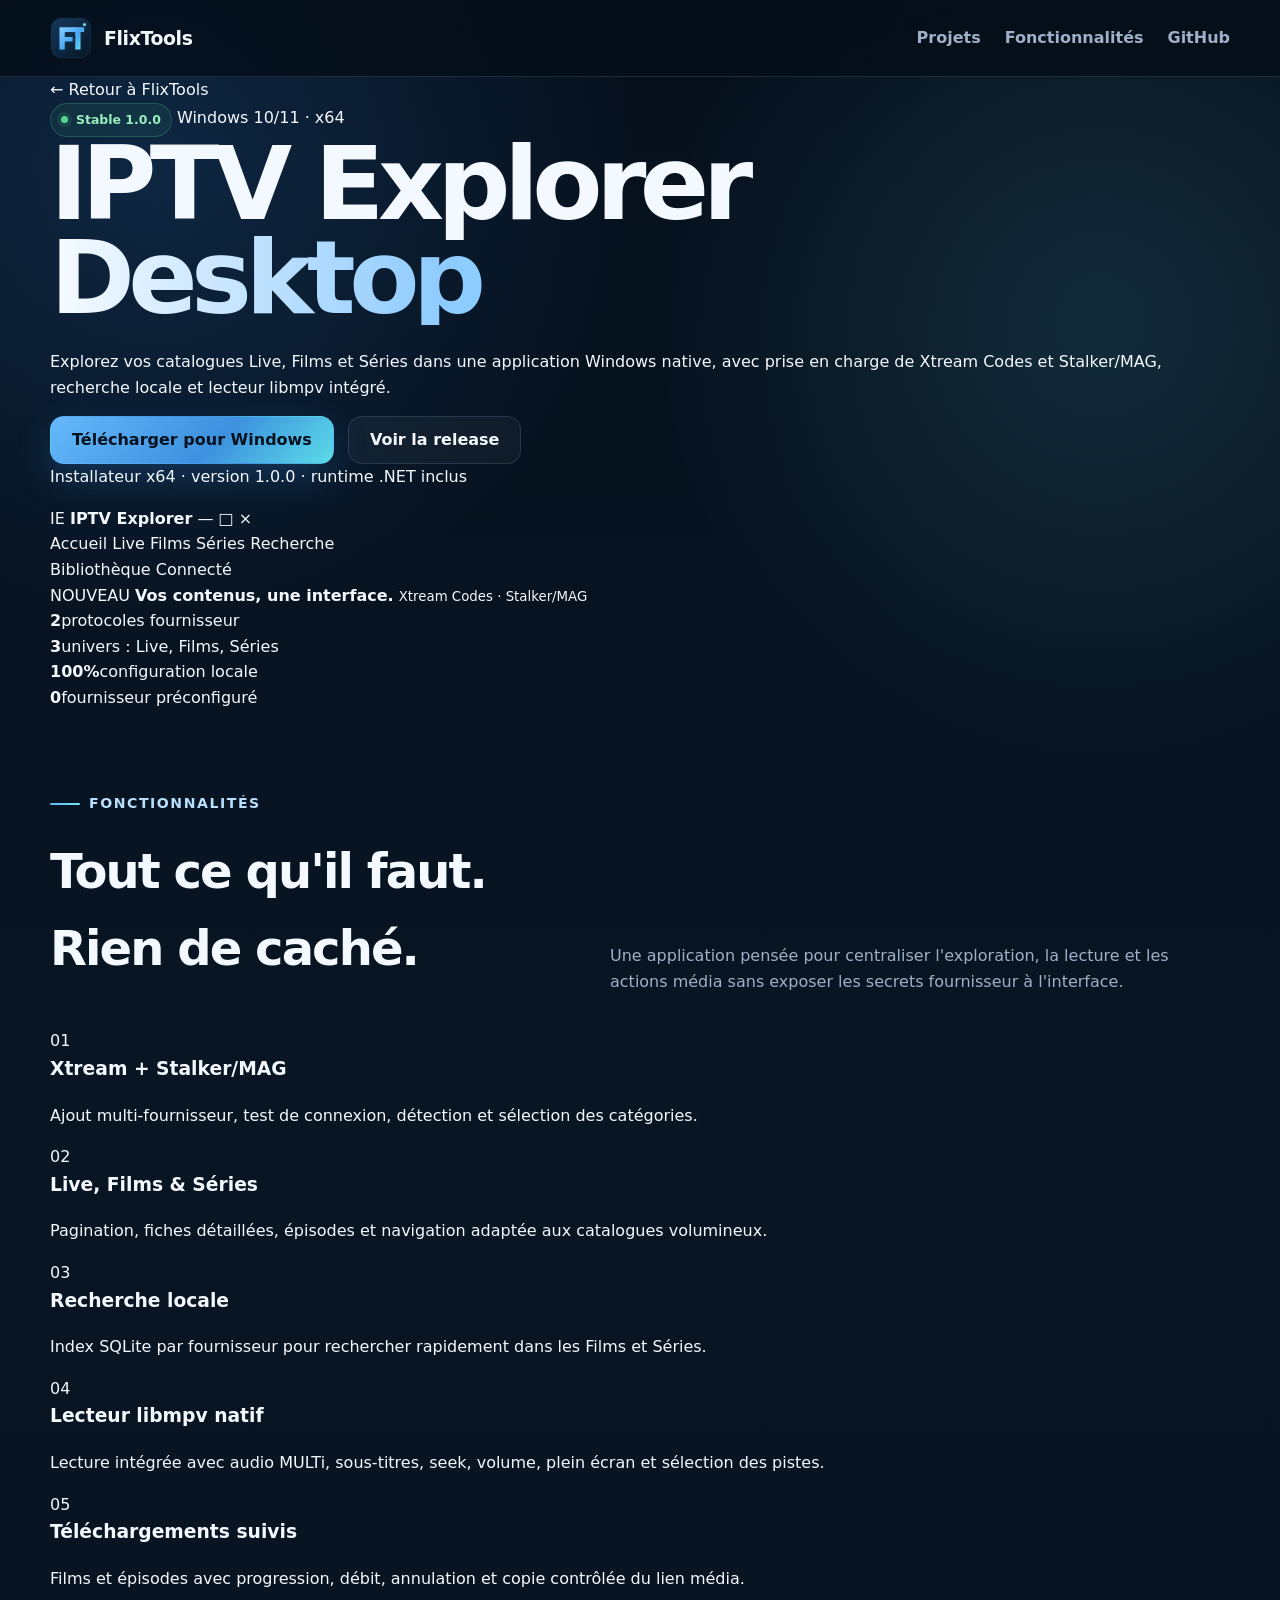
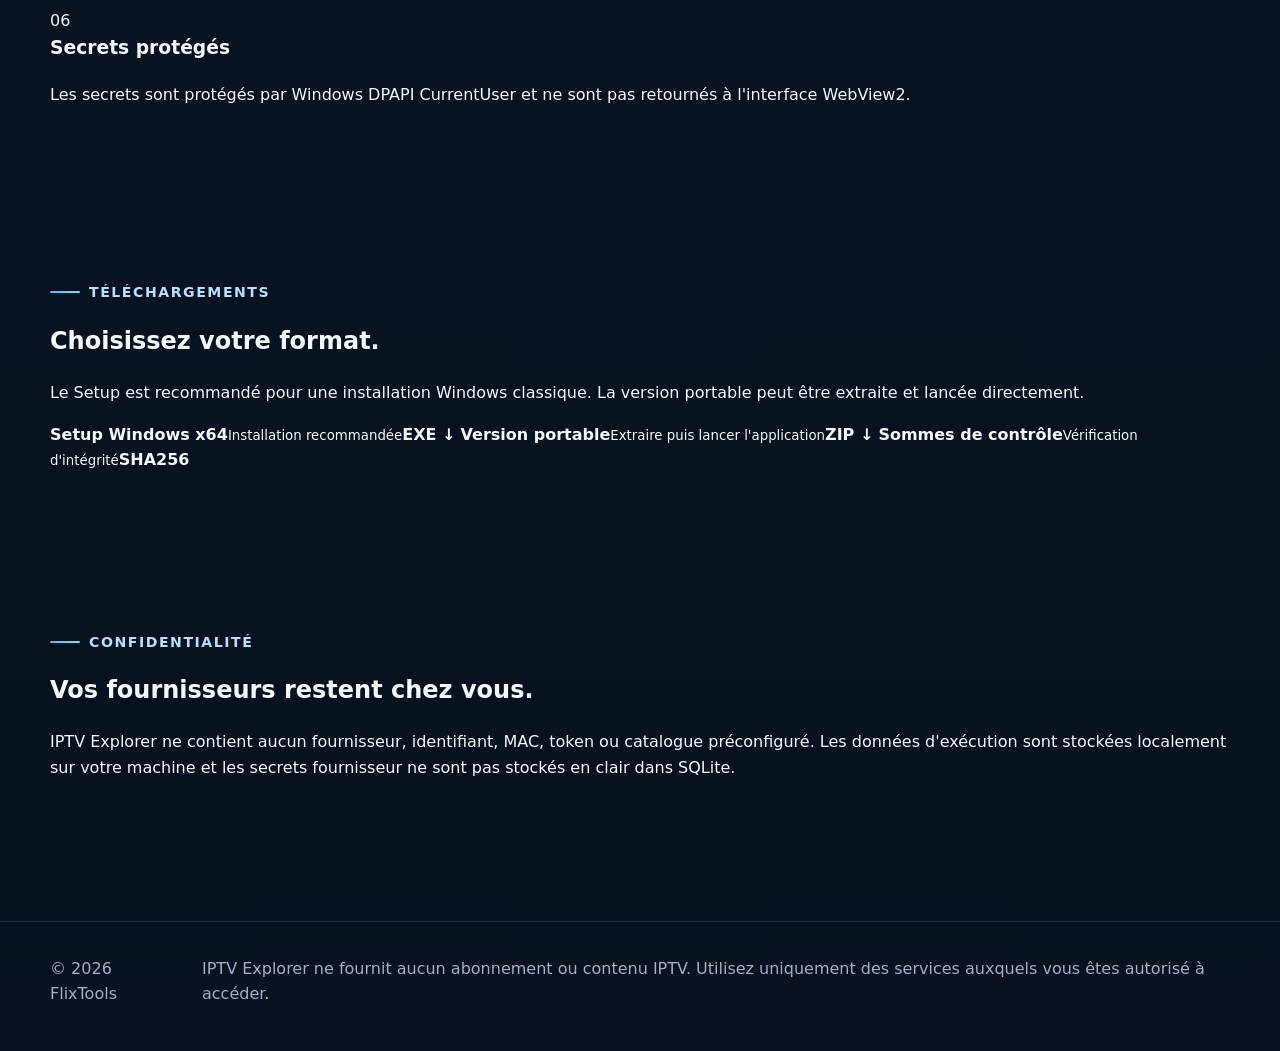
==== iptv-explorer/index.html @ f6de05bf "feat: add IPTV Explorer product page" ====
<!doctype html>
<html lang="fr">
<head>
  <meta charset="utf-8">
  <meta name="viewport" content="width=device-width, initial-scale=1">
  <title>IPTV Explorer Desktop — FlixTools</title>
  <meta name="description" content="IPTV Explorer Desktop pour Windows : Xtream Codes, Stalker/MAG, Live, Films, Séries, recherche locale et lecteur libmpv natif.">
  <meta name="theme-color" content="#07111f">
  <meta property="og:title" content="IPTV Explorer Desktop — FlixTools">
  <meta property="og:description" content="Une application Windows native pour explorer et lire vos services IPTV compatibles Xtream Codes et Stalker/MAG.">
  <meta property="og:type" content="website">
  <meta property="og:url" content="https://flixtools.github.io/iptv-explorer/">
  <link rel="icon" href="../assets/logo.svg" type="image/svg+xml">
  <link rel="stylesheet" href="../style.css">
</head>
<body>
  <header class="site-header">
    <div class="container navbar">
      <a class="brand" href="../" aria-label="FlixTools — accueil">
        <img class="brand-logo" src="../assets/logo.svg" alt="" width="42" height="42">
        <span>FlixTools</span>
      </a>
      <nav class="nav-links" aria-label="Navigation principale">
        <a href="../#projects">Projets</a>
        <a href="#features">Fonctionnalités</a>
        <a class="github-link" href="https://github.com/PassionFlix/iptv-explorer-desktop">GitHub</a>
      </nav>
    </div>
  </header>

  <main>
    <section class="product-hero">
      <div class="container product-hero-grid">
        <div>
          <a class="back-link" href="../">← Retour à FlixTools</a>
          <div class="product-kicker">
            <span class="status">Stable 1.0.0</span>
            <span>Windows 10/11 · x64</span>
          </div>
          <h1 class="product-title">IPTV Explorer<br><span class="hero-gradient">Desktop</span></h1>
          <p class="product-lead">
            Explorez vos catalogues Live, Films et Séries dans une application Windows native,
            avec prise en charge de Xtream Codes et Stalker/MAG, recherche locale et lecteur libmpv intégré.
          </p>
          <div class="actions product-actions">
            <a class="button primary" href="https://github.com/PassionFlix/iptv-explorer-desktop/releases/download/v1.0.0/IPTV-Explorer-Setup-1.0.0-x64.exe">Télécharger pour Windows</a>
            <a class="button" href="https://github.com/PassionFlix/iptv-explorer-desktop/releases/latest">Voir la release</a>
          </div>
          <p class="microcopy">Installateur x64 · version 1.0.0 · runtime .NET inclus</p>
        </div>

        <div class="app-preview" aria-label="Aperçu stylisé de l'interface IPTV Explorer Desktop">
          <div class="preview-titlebar">
            <span class="preview-logo">IE</span>
            <strong>IPTV Explorer</strong>
            <span class="window-dots">— □ ×</span>
          </div>
          <div class="preview-shell">
            <aside class="preview-sidebar">
              <span class="preview-nav active">Accueil</span>
              <span class="preview-nav">Live</span>
              <span class="preview-nav">Films</span>
              <span class="preview-nav">Séries</span>
              <span class="preview-nav">Recherche</span>
            </aside>
            <div class="preview-content">
              <div class="preview-topline">
                <span>Bibliothèque</span>
                <span class="preview-pill">Connecté</span>
              </div>
              <div class="preview-banner">
                <span class="preview-badge">NOUVEAU</span>
                <strong>Vos contenus, une interface.</strong>
                <small>Xtream Codes · Stalker/MAG</small>
              </div>
              <div class="preview-grid">
                <span></span><span></span><span></span><span></span><span></span><span></span>
              </div>
            </div>
          </div>
        </div>
      </div>
    </section>

    <section class="stat-strip">
      <div class="container stats">
        <div><strong>2</strong><span>protocoles fournisseur</span></div>
        <div><strong>3</strong><span>univers : Live, Films, Séries</span></div>
        <div><strong>100%</strong><span>configuration locale</span></div>
        <div><strong>0</strong><span>fournisseur préconfiguré</span></div>
      </div>
    </section>

    <section class="section" id="features">
      <div class="container">
        <div class="section-heading">
          <div>
            <div class="eyebrow">Fonctionnalités</div>
            <h2>Tout ce qu'il faut. Rien de caché.</h2>
          </div>
          <p>Une application pensée pour centraliser l'exploration, la lecture et les actions média sans exposer les secrets fournisseur à l'interface.</p>
        </div>

        <div class="feature-grid">
          <article class="feature-card"><span class="feature-icon">01</span><h3>Xtream + Stalker/MAG</h3><p>Ajout multi-fournisseur, test de connexion, détection et sélection des catégories.</p></article>
          <article class="feature-card"><span class="feature-icon">02</span><h3>Live, Films & Séries</h3><p>Pagination, fiches détaillées, épisodes et navigation adaptée aux catalogues volumineux.</p></article>
          <article class="feature-card"><span class="feature-icon">03</span><h3>Recherche locale</h3><p>Index SQLite par fournisseur pour rechercher rapidement dans les Films et Séries.</p></article>
          <article class="feature-card"><span class="feature-icon">04</span><h3>Lecteur libmpv natif</h3><p>Lecture intégrée avec audio MULTi, sous-titres, seek, volume, plein écran et sélection des pistes.</p></article>
          <article class="feature-card"><span class="feature-icon">05</span><h3>Téléchargements suivis</h3><p>Films et épisodes avec progression, débit, annulation et copie contrôlée du lien média.</p></article>
          <article class="feature-card"><span class="feature-icon">06</span><h3>Secrets protégés</h3><p>Les secrets sont protégés par Windows DPAPI CurrentUser et ne sont pas retournés à l'interface WebView2.</p></article>
        </div>
      </div>
    </section>

    <section class="section compact-section">
      <div class="container download-panel">
        <div>
          <div class="eyebrow">Téléchargements</div>
          <h2>Choisissez votre format.</h2>
          <p>Le Setup est recommandé pour une installation Windows classique. La version portable peut être extraite et lancée directement.</p>
        </div>
        <div class="download-options">
          <a class="download-row" href="https://github.com/PassionFlix/iptv-explorer-desktop/releases/download/v1.0.0/IPTV-Explorer-Setup-1.0.0-x64.exe"><span><strong>Setup Windows x64</strong><small>Installation recommandée</small></span><b>EXE ↓</b></a>
          <a class="download-row" href="https://github.com/PassionFlix/iptv-explorer-desktop/releases/download/v1.0.0/IPTV-Explorer-1.0.0-win-x64.zip"><span><strong>Version portable</strong><small>Extraire puis lancer l'application</small></span><b>ZIP ↓</b></a>
          <a class="download-row" href="https://github.com/PassionFlix/iptv-explorer-desktop/releases/download/v1.0.0/SHA256SUMS.txt"><span><strong>Sommes de contrôle</strong><small>Vérification d'intégrité</small></span><b>SHA256</b></a>
        </div>
      </div>
    </section>

    <section class="section compact-section">
      <div class="container privacy-panel">
        <div>
          <div class="eyebrow">Confidentialité</div>
          <h2>Vos fournisseurs restent chez vous.</h2>
        </div>
        <p>
          IPTV Explorer ne contient aucun fournisseur, identifiant, MAC, token ou catalogue préconfiguré.
          Les données d'exécution sont stockées localement sur votre machine et les secrets fournisseur ne sont pas stockés en clair dans SQLite.
        </p>
      </div>
    </section>
  </main>

  <footer class="site-footer">
    <div class="container footer-row">
      <span>© 2026 FlixTools</span>
      <span>IPTV Explorer ne fournit aucun abonnement ou contenu IPTV. Utilisez uniquement des services auxquels vous êtes autorisé à accéder.</span>
    </div>
  </footer>
</body>
</html>
---- style.css ----
:root {
  color-scheme: dark;
  --bg: #07111f;
  --bg-soft: #0b1728;
  --panel: rgba(15, 31, 52, 0.78);
  --panel-strong: #10223a;
  --text: #f4f8ff;
  --muted: #9fb0c8;
  --line: rgba(148, 178, 216, 0.18);
  --blue: #64b5f6;
  --blue-strong: #318ce7;
  --cyan: #6ee7f9;
  --green: #54d58c;
  --shadow: 0 20px 55px rgba(0, 0, 0, 0.28);
  --radius: 22px;
}

* {
  box-sizing: border-box;
}

html {
  scroll-behavior: smooth;
}

body {
  margin: 0;
  min-height: 100vh;
  font-family: Inter, ui-sans-serif, system-ui, -apple-system, BlinkMacSystemFont, "Segoe UI", sans-serif;
  color: var(--text);
  background:
    radial-gradient(circle at 12% 6%, rgba(49, 140, 231, 0.18), transparent 30rem),
    radial-gradient(circle at 86% 12%, rgba(110, 231, 249, 0.12), transparent 28rem),
    linear-gradient(180deg, #06101d 0%, #081522 42%, #07111f 100%);
  line-height: 1.6;
}

a {
  color: inherit;
  text-decoration: none;
}

.container {
  width: min(1180px, calc(100% - 40px));
  margin-inline: auto;
}

.site-header {
  position: sticky;
  top: 0;
  z-index: 20;
  backdrop-filter: blur(18px);
  background: rgba(5, 13, 24, 0.78);
  border-bottom: 1px solid var(--line);
}

.navbar {
  min-height: 76px;
  display: flex;
  align-items: center;
  justify-content: space-between;
  gap: 24px;
}

.brand {
  display: inline-flex;
  align-items: center;
  gap: 12px;
  font-size: 1.18rem;
  font-weight: 800;
  letter-spacing: -0.02em;
}

.brand-mark {
  width: 40px;
  height: 40px;
  display: grid;
  place-items: center;
  border-radius: 12px;
  background: linear-gradient(145deg, #7ac7ff, #3e91de);
  color: #03101d;
  font-weight: 950;
  box-shadow: 0 10px 30px rgba(49, 140, 231, 0.28);
}

.nav-links {
  display: flex;
  align-items: center;
  gap: 24px;
  color: var(--muted);
  font-weight: 650;
}

.nav-links a:hover,
.nav-links a:focus-visible {
  color: var(--text);
}

.hero {
  padding: 104px 0 76px;
}

.hero-grid {
  display: grid;
  grid-template-columns: minmax(0, 1.15fr) minmax(320px, 0.85fr);
  gap: 64px;
  align-items: center;
}

.eyebrow {
  display: inline-flex;
  align-items: center;
  gap: 9px;
  margin-bottom: 18px;
  color: #b9dfff;
  font-size: 0.88rem;
  font-weight: 800;
  letter-spacing: 0.11em;
  text-transform: uppercase;
}

.eyebrow::before {
  content: "";
  width: 30px;
  height: 2px;
  border-radius: 99px;
  background: linear-gradient(90deg, var(--blue), var(--cyan));
}

h1,
h2,
h3,
p {
  margin-top: 0;
}

h1 {
  max-width: 820px;
  margin-bottom: 24px;
  font-size: clamp(3.3rem, 8vw, 6.9rem);
  line-height: 0.92;
  letter-spacing: -0.065em;
}

.hero-gradient {
  display: block;
  color: transparent;
  background: linear-gradient(90deg, #f7fbff 0%, #8ecbff 48%, #67e7f8 100%);
  background-clip: text;
  -webkit-background-clip: text;
}

.hero-copy {
  max-width: 720px;
  margin-bottom: 34px;
  color: var(--muted);
  font-size: clamp(1.08rem, 2vw, 1.28rem);
}

.actions {
  display: flex;
  flex-wrap: wrap;
  gap: 14px;
}

.button {
  min-height: 48px;
  display: inline-flex;
  align-items: center;
  justify-content: center;
  padding: 0 21px;
  border: 1px solid var(--line);
  border-radius: 14px;
  background: rgba(255, 255, 255, 0.04);
  color: var(--text);
  font-weight: 780;
  transition: transform 160ms ease, border-color 160ms ease, background 160ms ease;
}

.button:hover,
.button:focus-visible {
  transform: translateY(-2px);
  border-color: rgba(142, 203, 255, 0.55);
  background: rgba(255, 255, 255, 0.075);
}

.button.primary {
  border-color: transparent;
  background: linear-gradient(135deg, #65b8fa, #3d91de 58%, #5cdce8);
  color: #04121f;
  box-shadow: 0 14px 35px rgba(49, 140, 231, 0.24);
}

.hero-panel {
  position: relative;
  min-height: 390px;
  display: grid;
  place-items: center;
}

.orbit {
  position: absolute;
  width: min(420px, 90%);
  aspect-ratio: 1;
  border: 1px solid rgba(105, 189, 255, 0.16);
  border-radius: 50%;
}

.orbit::before,
.orbit::after {
  content: "";
  position: absolute;
  inset: 13%;
  border: 1px solid rgba(110, 231, 249, 0.12);
  border-radius: inherit;
}

.orbit::after {
  inset: 29%;
}

.logo-card {
  position: relative;
  width: min(300px, 75%);
  aspect-ratio: 1;
  display: grid;
  place-items: center;
  border: 1px solid rgba(142, 203, 255, 0.2);
  border-radius: 38px;
  background:
    linear-gradient(145deg, rgba(126, 199, 255, 0.12), rgba(15, 31, 52, 0.82)),
    var(--panel);
  box-shadow: var(--shadow);
}

.logo-card span {
  font-size: clamp(4.4rem, 8vw, 7rem);
  font-weight: 950;
  letter-spacing: -0.09em;
  color: transparent;
  background: linear-gradient(145deg, #a5ddff, #4ea5eb 60%, #6ee7f9);
  background-clip: text;
  -webkit-background-clip: text;
}

.section {
  padding: 76px 0;
}

.section-heading {
  display: flex;
  justify-content: space-between;
  align-items: end;
  gap: 30px;
  margin-bottom: 34px;
}

.section-heading h2 {
  margin-bottom: 8px;
  font-size: clamp(2rem, 4vw, 3rem);
  letter-spacing: -0.04em;
}

.section-heading p {
  margin-bottom: 0;
  max-width: 620px;
  color: var(--muted);
}

.projects {
  display: grid;
  grid-template-columns: repeat(12, minmax(0, 1fr));
  gap: 22px;
}

.project-card {
  grid-column: span 6;
  display: flex;
  flex-direction: column;
  min-height: 320px;
  padding: 28px;
  border: 1px solid var(--line);
  border-radius: var(--radius);
  background: var(--panel);
  box-shadow: 0 18px 48px rgba(0, 0, 0, 0.14);
}

.project-card.featured {
  grid-column: span 8;
  background:
    radial-gradient(circle at 90% 12%, rgba(93, 221, 238, 0.11), transparent 18rem),
    linear-gradient(145deg, rgba(49, 140, 231, 0.11), rgba(15, 31, 52, 0.83));
}

.project-card.upcoming {
  grid-column: span 4;
}

.project-topline {
  display: flex;
  align-items: center;
  justify-content: space-between;
  gap: 16px;
  margin-bottom: 42px;
}

.status {
  display: inline-flex;
  align-items: center;
  gap: 8px;
  padding: 6px 10px;
  border: 1px solid rgba(84, 213, 140, 0.24);
  border-radius: 999px;
  color: #98efbd;
  background: rgba(84, 213, 140, 0.08);
  font-size: 0.78rem;
  font-weight: 820;
}

.status::before {
  content: "";
  width: 7px;
  height: 7px;
  border-radius: 50%;
  background: var(--green);
  box-shadow: 0 0 0 4px rgba(84, 213, 140, 0.11);
}

.status.neutral {
  border-color: var(--line);
  color: #b7c5d7;
  background: rgba(255, 255, 255, 0.03);
}

.status.neutral::before {
  background: #8395ab;
  box-shadow: none;
}

.project-card h3 {
  margin-bottom: 10px;
  font-size: clamp(1.55rem, 3vw, 2.1rem);
  letter-spacing: -0.035em;
}

.project-card p {
  max-width: 620px;
  color: var(--muted);
}

.project-links {
  display: flex;
  flex-wrap: wrap;
  gap: 16px;
  margin-top: auto;
  padding-top: 28px;
  font-weight: 760;
}

.project-links a {
  color: #aad9ff;
}

.project-links a:hover,
.project-links a:focus-visible {
  color: var(--cyan);
}

.values {
  display: grid;
  grid-template-columns: repeat(3, minmax(0, 1fr));
  gap: 18px;
}

.value {
  padding: 24px;
  border-top: 1px solid var(--line);
}

.value strong {
  display: block;
  margin-bottom: 8px;
  font-size: 1.05rem;
}

.value span {
  color: var(--muted);
}

.site-footer {
  margin-top: 48px;
  padding: 34px 0 44px;
  border-top: 1px solid var(--line);
  color: var(--muted);
}

.footer-row {
  display: flex;
  justify-content: space-between;
  gap: 24px;
  align-items: center;
}

.footer-row a {
  color: #bcdaf5;
}

@media (max-width: 880px) {
  .nav-links a:not(.github-link) {
    display: none;
  }

  .hero {
    padding-top: 72px;
  }

  .hero-grid {
    grid-template-columns: 1fr;
    gap: 38px;
  }

  .hero-panel {
    min-height: 310px;
  }

  .project-card,
  .project-card.featured,
  .project-card.upcoming {
    grid-column: 1 / -1;
  }

  .values {
    grid-template-columns: 1fr;
  }
}

@media (max-width: 560px) {
  .container {
    width: min(100% - 28px, 1180px);
  }

  .navbar {
    min-height: 68px;
  }

  .brand-mark {
    width: 36px;
    height: 36px;
  }

  .hero {
    padding: 60px 0 42px;
  }

  h1 {
    font-size: clamp(3rem, 17vw, 4.5rem);
  }

  .hero-panel {
    min-height: 255px;
  }

  .logo-card {
    border-radius: 30px;
  }

  .section {
    padding: 54px 0;
  }

  .section-heading,
  .footer-row {
    align-items: flex-start;
    flex-direction: column;
  }

  .project-card {
    min-height: 280px;
    padding: 23px;
  }
}
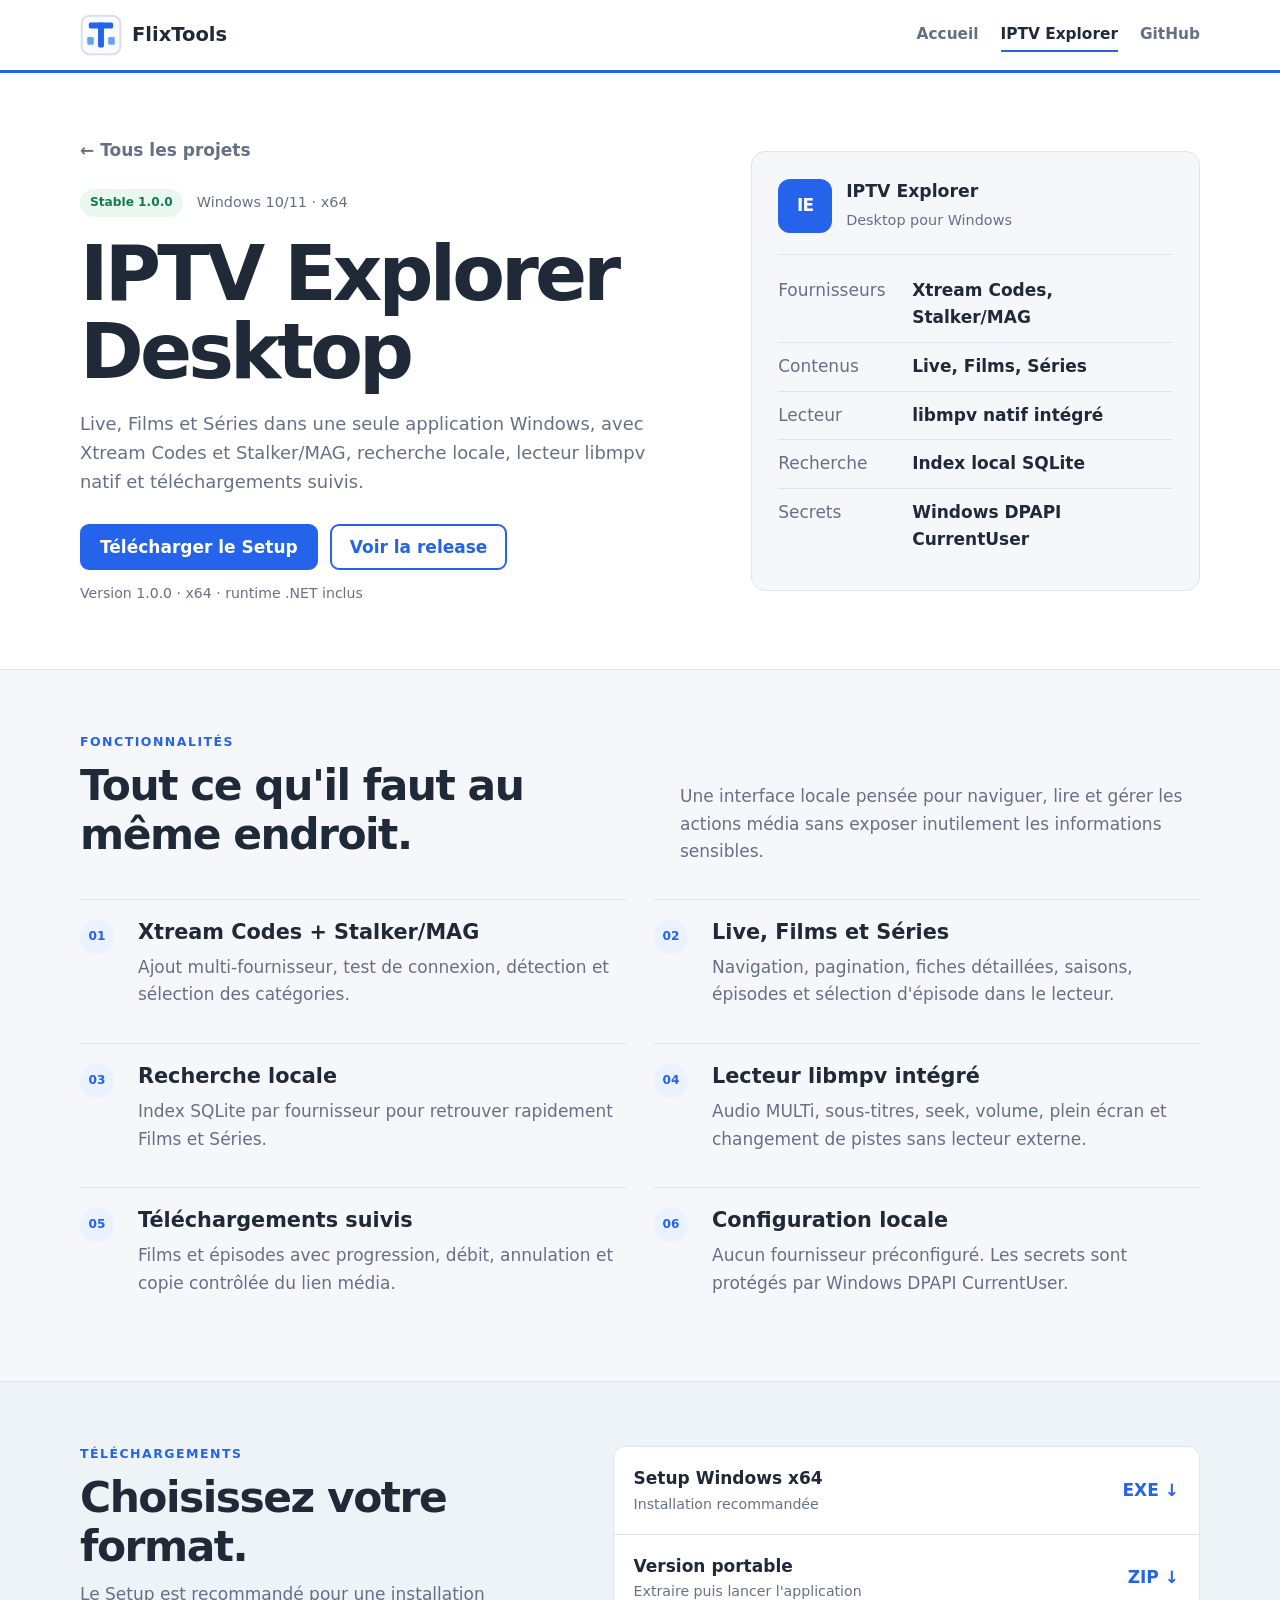
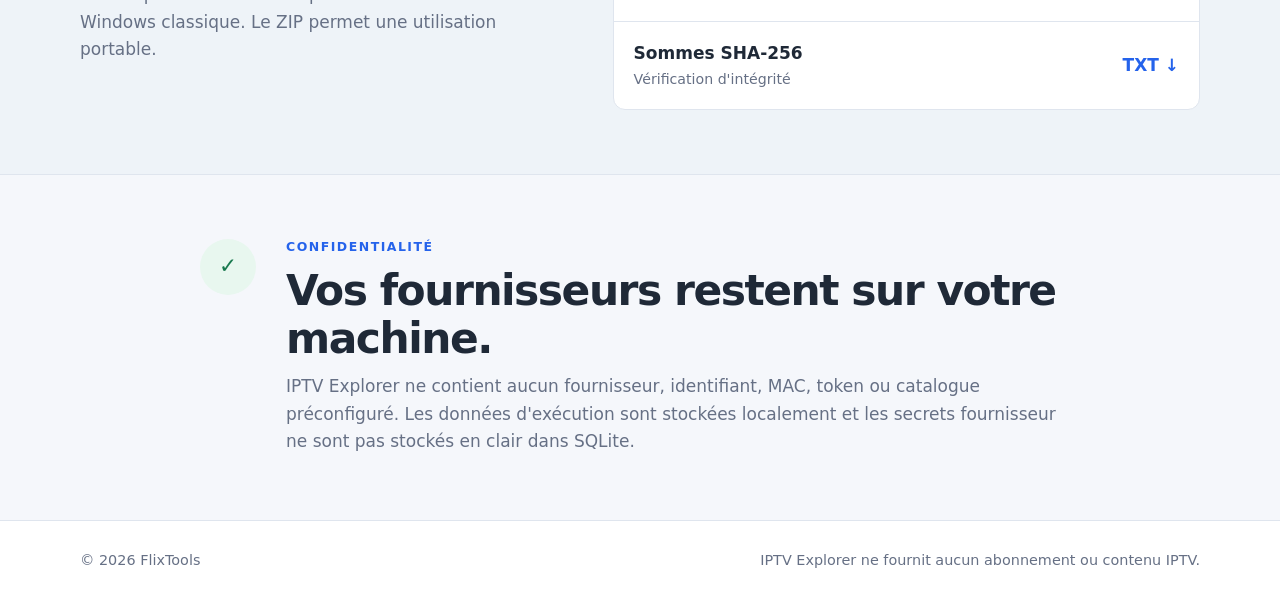
==== commit e8ec59e5: "redesign: rebuild FlixTools site from scratch" ====
--- a/iptv-explorer/index.html
+++ b/iptv-explorer/index.html
@@ -5,7 +5,7 @@
   <meta name="viewport" content="width=device-width, initial-scale=1">
   <title>IPTV Explorer Desktop — FlixTools</title>
   <meta name="description" content="IPTV Explorer Desktop pour Windows : Xtream Codes, Stalker/MAG, Live, Films, Séries, recherche locale et lecteur libmpv natif.">
-  <meta name="theme-color" content="#07111f">
+  <meta name="theme-color" content="#2563eb">
   <meta property="og:title" content="IPTV Explorer Desktop — FlixTools">
   <meta property="og:description" content="Une application Windows native pour explorer et lire vos services IPTV compatibles Xtream Codes et Stalker/MAG.">
   <meta property="og:type" content="website">
@@ -15,128 +15,109 @@
 </head>
 <body>
   <header class="site-header">
-    <div class="container navbar">
+    <div class="container header-row">
       <a class="brand" href="../" aria-label="FlixTools — accueil">
-        <img class="brand-logo" src="../assets/logo.svg" alt="" width="42" height="42">
+        <img src="../assets/logo.svg" alt="" width="42" height="42">
         <span>FlixTools</span>
       </a>
-      <nav class="nav-links" aria-label="Navigation principale">
-        <a href="../#projects">Projets</a>
-        <a href="#features">Fonctionnalités</a>
-        <a class="github-link" href="https://github.com/PassionFlix/iptv-explorer-desktop">GitHub</a>
+      <nav class="main-nav" aria-label="Navigation principale">
+        <a href="../">Accueil</a>
+        <a aria-current="page" href="./">IPTV Explorer</a>
+        <a href="https://github.com/PassionFlix/iptv-explorer-desktop">GitHub</a>
       </nav>
     </div>
   </header>
 
   <main>
     <section class="product-hero">
-      <div class="container product-hero-grid">
+      <div class="container product-grid">
         <div>
-          <a class="back-link" href="../">← Retour à FlixTools</a>
-          <div class="product-kicker">
-            <span class="status">Stable 1.0.0</span>
+          <a class="back-link" href="../">← Tous les projets</a>
+          <div class="meta-row product-meta">
+            <span class="badge success">Stable 1.0.0</span>
             <span>Windows 10/11 · x64</span>
           </div>
-          <h1 class="product-title">IPTV Explorer<br><span class="hero-gradient">Desktop</span></h1>
-          <p class="product-lead">
-            Explorez vos catalogues Live, Films et Séries dans une application Windows native,
-            avec prise en charge de Xtream Codes et Stalker/MAG, recherche locale et lecteur libmpv intégré.
+          <h1>IPTV Explorer Desktop</h1>
+          <p class="hero-text">
+            Live, Films et Séries dans une seule application Windows, avec Xtream Codes et Stalker/MAG,
+            recherche locale, lecteur libmpv natif et téléchargements suivis.
           </p>
-          <div class="actions product-actions">
-            <a class="button primary" href="https://github.com/PassionFlix/iptv-explorer-desktop/releases/download/v1.0.0/IPTV-Explorer-Setup-1.0.0-x64.exe">Télécharger pour Windows</a>
-            <a class="button" href="https://github.com/PassionFlix/iptv-explorer-desktop/releases/latest">Voir la release</a>
+          <div class="button-row">
+            <a class="button primary" href="https://github.com/PassionFlix/iptv-explorer-desktop/releases/download/v1.0.0/IPTV-Explorer-Setup-1.0.0-x64.exe">Télécharger le Setup</a>
+            <a class="button secondary" href="https://github.com/PassionFlix/iptv-explorer-desktop/releases/latest">Voir la release</a>
           </div>
-          <p class="microcopy">Installateur x64 · version 1.0.0 · runtime .NET inclus</p>
+          <p class="microcopy">Version 1.0.0 · x64 · runtime .NET inclus</p>
         </div>
 
-        <div class="app-preview" aria-label="Aperçu stylisé de l'interface IPTV Explorer Desktop">
-          <div class="preview-titlebar">
-            <span class="preview-logo">IE</span>
-            <strong>IPTV Explorer</strong>
-            <span class="window-dots">— □ ×</span>
+        <aside class="product-summary">
+          <div class="summary-head">
+            <div class="app-icon">IE</div>
+            <div><strong>IPTV Explorer</strong><span>Desktop pour Windows</span></div>
           </div>
-          <div class="preview-shell">
-            <aside class="preview-sidebar">
-              <span class="preview-nav active">Accueil</span>
-              <span class="preview-nav">Live</span>
-              <span class="preview-nav">Films</span>
-              <span class="preview-nav">Séries</span>
-              <span class="preview-nav">Recherche</span>
-            </aside>
-            <div class="preview-content">
-              <div class="preview-topline">
-                <span>Bibliothèque</span>
-                <span class="preview-pill">Connecté</span>
-              </div>
-              <div class="preview-banner">
-                <span class="preview-badge">NOUVEAU</span>
-                <strong>Vos contenus, une interface.</strong>
-                <small>Xtream Codes · Stalker/MAG</small>
-              </div>
-              <div class="preview-grid">
-                <span></span><span></span><span></span><span></span><span></span><span></span>
-              </div>
-            </div>
-          </div>
-        </div>
-      </div>
-    </section>
-
-    <section class="stat-strip">
-      <div class="container stats">
-        <div><strong>2</strong><span>protocoles fournisseur</span></div>
-        <div><strong>3</strong><span>univers : Live, Films, Séries</span></div>
-        <div><strong>100%</strong><span>configuration locale</span></div>
-        <div><strong>0</strong><span>fournisseur préconfiguré</span></div>
+          <dl>
+            <div><dt>Fournisseurs</dt><dd>Xtream Codes, Stalker/MAG</dd></div>
+            <div><dt>Contenus</dt><dd>Live, Films, Séries</dd></div>
+            <div><dt>Lecteur</dt><dd>libmpv natif intégré</dd></div>
+            <div><dt>Recherche</dt><dd>Index local SQLite</dd></div>
+            <div><dt>Secrets</dt><dd>Windows DPAPI CurrentUser</dd></div>
+          </dl>
+        </aside>
       </div>
     </section>
 
     <section class="section" id="features">
       <div class="container">
-        <div class="section-heading">
+        <div class="section-title">
           <div>
-            <div class="eyebrow">Fonctionnalités</div>
-            <h2>Tout ce qu'il faut. Rien de caché.</h2>
+            <p class="overline">Fonctionnalités</p>
+            <h2>Tout ce qu'il faut au même endroit.</h2>
           </div>
-          <p>Une application pensée pour centraliser l'exploration, la lecture et les actions média sans exposer les secrets fournisseur à l'interface.</p>
+          <p>Une interface locale pensée pour naviguer, lire et gérer les actions média sans exposer inutilement les informations sensibles.</p>
         </div>
 
-        <div class="feature-grid">
-          <article class="feature-card"><span class="feature-icon">01</span><h3>Xtream + Stalker/MAG</h3><p>Ajout multi-fournisseur, test de connexion, détection et sélection des catégories.</p></article>
-          <article class="feature-card"><span class="feature-icon">02</span><h3>Live, Films & Séries</h3><p>Pagination, fiches détaillées, épisodes et navigation adaptée aux catalogues volumineux.</p></article>
-          <article class="feature-card"><span class="feature-icon">03</span><h3>Recherche locale</h3><p>Index SQLite par fournisseur pour rechercher rapidement dans les Films et Séries.</p></article>
-          <article class="feature-card"><span class="feature-icon">04</span><h3>Lecteur libmpv natif</h3><p>Lecture intégrée avec audio MULTi, sous-titres, seek, volume, plein écran et sélection des pistes.</p></article>
-          <article class="feature-card"><span class="feature-icon">05</span><h3>Téléchargements suivis</h3><p>Films et épisodes avec progression, débit, annulation et copie contrôlée du lien média.</p></article>
-          <article class="feature-card"><span class="feature-icon">06</span><h3>Secrets protégés</h3><p>Les secrets sont protégés par Windows DPAPI CurrentUser et ne sont pas retournés à l'interface WebView2.</p></article>
+        <div class="feature-list">
+          <article><span>01</span><div><h3>Xtream Codes + Stalker/MAG</h3><p>Ajout multi-fournisseur, test de connexion, détection et sélection des catégories.</p></div></article>
+          <article><span>02</span><div><h3>Live, Films et Séries</h3><p>Navigation, pagination, fiches détaillées, saisons, épisodes et sélection d'épisode dans le lecteur.</p></div></article>
+          <article><span>03</span><div><h3>Recherche locale</h3><p>Index SQLite par fournisseur pour retrouver rapidement Films et Séries.</p></div></article>
+          <article><span>04</span><div><h3>Lecteur libmpv intégré</h3><p>Audio MULTi, sous-titres, seek, volume, plein écran et changement de pistes sans lecteur externe.</p></div></article>
+          <article><span>05</span><div><h3>Téléchargements suivis</h3><p>Films et épisodes avec progression, débit, annulation et copie contrôlée du lien média.</p></div></article>
+          <article><span>06</span><div><h3>Configuration locale</h3><p>Aucun fournisseur préconfiguré. Les secrets sont protégés par Windows DPAPI CurrentUser.</p></div></article>
         </div>
       </div>
     </section>
 
-    <section class="section compact-section">
-      <div class="container download-panel">
+    <section class="section soft-section">
+      <div class="container download-layout">
         <div>
-          <div class="eyebrow">Téléchargements</div>
+          <p class="overline">Téléchargements</p>
           <h2>Choisissez votre format.</h2>
-          <p>Le Setup est recommandé pour une installation Windows classique. La version portable peut être extraite et lancée directement.</p>
+          <p>Le Setup est recommandé pour une installation Windows classique. Le ZIP permet une utilisation portable.</p>
         </div>
-        <div class="download-options">
-          <a class="download-row" href="https://github.com/PassionFlix/iptv-explorer-desktop/releases/download/v1.0.0/IPTV-Explorer-Setup-1.0.0-x64.exe"><span><strong>Setup Windows x64</strong><small>Installation recommandée</small></span><b>EXE ↓</b></a>
-          <a class="download-row" href="https://github.com/PassionFlix/iptv-explorer-desktop/releases/download/v1.0.0/IPTV-Explorer-1.0.0-win-x64.zip"><span><strong>Version portable</strong><small>Extraire puis lancer l'application</small></span><b>ZIP ↓</b></a>
-          <a class="download-row" href="https://github.com/PassionFlix/iptv-explorer-desktop/releases/download/v1.0.0/SHA256SUMS.txt"><span><strong>Sommes de contrôle</strong><small>Vérification d'intégrité</small></span><b>SHA256</b></a>
+        <div class="download-list">
+          <a href="https://github.com/PassionFlix/iptv-explorer-desktop/releases/download/v1.0.0/IPTV-Explorer-Setup-1.0.0-x64.exe">
+            <span><strong>Setup Windows x64</strong><small>Installation recommandée</small></span><b>EXE ↓</b>
+          </a>
+          <a href="https://github.com/PassionFlix/iptv-explorer-desktop/releases/download/v1.0.0/IPTV-Explorer-1.0.0-win-x64.zip">
+            <span><strong>Version portable</strong><small>Extraire puis lancer l'application</small></span><b>ZIP ↓</b>
+          </a>
+          <a href="https://github.com/PassionFlix/iptv-explorer-desktop/releases/download/v1.0.0/SHA256SUMS.txt">
+            <span><strong>Sommes SHA-256</strong><small>Vérification d'intégrité</small></span><b>TXT ↓</b>
+          </a>
         </div>
       </div>
     </section>
 
-    <section class="section compact-section">
-      <div class="container privacy-panel">
+    <section class="section">
+      <div class="container privacy-note">
+        <div class="privacy-mark">✓</div>
         <div>
-          <div class="eyebrow">Confidentialité</div>
-          <h2>Vos fournisseurs restent chez vous.</h2>
+          <p class="overline">Confidentialité</p>
+          <h2>Vos fournisseurs restent sur votre machine.</h2>
+          <p>
+            IPTV Explorer ne contient aucun fournisseur, identifiant, MAC, token ou catalogue préconfiguré.
+            Les données d'exécution sont stockées localement et les secrets fournisseur ne sont pas stockés en clair dans SQLite.
+          </p>
         </div>
-        <p>
-          IPTV Explorer ne contient aucun fournisseur, identifiant, MAC, token ou catalogue préconfiguré.
-          Les données d'exécution sont stockées localement sur votre machine et les secrets fournisseur ne sont pas stockés en clair dans SQLite.
-        </p>
       </div>
     </section>
   </main>
@@ -144,7 +125,7 @@
   <footer class="site-footer">
     <div class="container footer-row">
       <span>© 2026 FlixTools</span>
-      <span>IPTV Explorer ne fournit aucun abonnement ou contenu IPTV. Utilisez uniquement des services auxquels vous êtes autorisé à accéder.</span>
+      <span>IPTV Explorer ne fournit aucun abonnement ou contenu IPTV.</span>
     </div>
   </footer>
 </body>
--- a/style.css
+++ b/style.css
@@ -1,481 +1,328 @@
+/* FlixTools — design sobre, lisible et orienté produit. */
 :root {
-  color-scheme: dark;
-  --bg: #07111f;
-  --bg-soft: #0b1728;
-  --panel: rgba(15, 31, 52, 0.78);
-  --panel-strong: #10223a;
-  --text: #f4f8ff;
-  --muted: #9fb0c8;
-  --line: rgba(148, 178, 216, 0.18);
-  --blue: #64b5f6;
-  --blue-strong: #318ce7;
-  --cyan: #6ee7f9;
-  --green: #54d58c;
-  --shadow: 0 20px 55px rgba(0, 0, 0, 0.28);
-  --radius: 22px;
-}
-
-* {
-  box-sizing: border-box;
-}
-
-html {
-  scroll-behavior: smooth;
-}
-
+  --blue: #2563eb;
+  --blue-dark: #1d4ed8;
+  --blue-soft: #eaf2ff;
+  --bg: #f5f7fb;
+  --card: #ffffff;
+  --text: #1f2937;
+  --muted: #667085;
+  --line: #dfe5ee;
+  --soft: #eef3f8;
+  --success: #18794e;
+  --success-bg: #e8f7ef;
+  --radius: 14px;
+  --max: 1120px;
+  color-scheme: light;
+}
+
+@media (prefers-color-scheme: dark) {
+  :root {
+    --bg: #111827;
+    --card: #18202b;
+    --text: #edf2f7;
+    --muted: #a8b3c2;
+    --line: #2a3645;
+    --soft: #151d28;
+    --blue-soft: #14264d;
+    --success: #77d9a6;
+    --success-bg: #143626;
+    color-scheme: dark;
+  }
+}
+
+* { box-sizing: border-box; }
+html { scroll-behavior: smooth; }
 body {
   margin: 0;
-  min-height: 100vh;
-  font-family: Inter, ui-sans-serif, system-ui, -apple-system, BlinkMacSystemFont, "Segoe UI", sans-serif;
+  background: var(--bg);
   color: var(--text);
-  background:
-    radial-gradient(circle at 12% 6%, rgba(49, 140, 231, 0.18), transparent 30rem),
-    radial-gradient(circle at 86% 12%, rgba(110, 231, 249, 0.12), transparent 28rem),
-    linear-gradient(180deg, #06101d 0%, #081522 42%, #07111f 100%);
-  line-height: 1.6;
-}
-
-a {
-  color: inherit;
-  text-decoration: none;
-}
-
-.container {
-  width: min(1180px, calc(100% - 40px));
-  margin-inline: auto;
-}
+  font: 17px/1.62 system-ui, -apple-system, BlinkMacSystemFont, "Segoe UI", sans-serif;
+}
+a { color: inherit; }
+img { max-width: 100%; height: auto; }
+.container { width: min(var(--max), calc(100% - 32px)); margin: 0 auto; }
 
 .site-header {
-  position: sticky;
-  top: 0;
-  z-index: 20;
-  backdrop-filter: blur(18px);
-  background: rgba(5, 13, 24, 0.78);
-  border-bottom: 1px solid var(--line);
-}
-
-.navbar {
-  min-height: 76px;
+  background: var(--card);
+  border-bottom: 3px solid var(--blue);
+}
+.header-row {
+  min-height: 70px;
   display: flex;
   align-items: center;
   justify-content: space-between;
   gap: 24px;
 }
-
 .brand {
   display: inline-flex;
   align-items: center;
-  gap: 12px;
-  font-size: 1.18rem;
+  gap: 10px;
+  color: var(--text);
+  text-decoration: none;
   font-weight: 800;
-  letter-spacing: -0.02em;
-}
-
-.brand-mark {
-  width: 40px;
-  height: 40px;
-  display: grid;
-  place-items: center;
-  border-radius: 12px;
-  background: linear-gradient(145deg, #7ac7ff, #3e91de);
-  color: #03101d;
-  font-weight: 950;
-  box-shadow: 0 10px 30px rgba(49, 140, 231, 0.28);
-}
-
-.nav-links {
+  font-size: 1.22rem;
+}
+.brand img { width: 42px; height: 42px; border-radius: 10px; }
+.main-nav { display: flex; flex-wrap: wrap; gap: 6px 22px; }
+.main-nav a {
+  color: var(--muted);
+  text-decoration: none;
+  font-weight: 650;
+  font-size: 0.96rem;
+  padding: 4px 0;
+  border-bottom: 2px solid transparent;
+}
+.main-nav a:hover,
+.main-nav a[aria-current="page"] { color: var(--text); border-bottom-color: var(--blue); }
+
+.hero {
+  padding: 70px 0;
+  background: var(--card);
+  border-bottom: 1px solid var(--line);
+}
+.hero-grid,
+.product-grid {
+  display: grid;
+  grid-template-columns: 1.15fr 0.85fr;
+  align-items: center;
+  gap: 64px;
+}
+.overline {
+  margin: 0 0 12px;
+  color: var(--blue);
+  font-size: 0.78rem;
+  line-height: 1.3;
+  font-weight: 800;
+  letter-spacing: 0.12em;
+  text-transform: uppercase;
+}
+h1,h2,h3,p { margin-top: 0; }
+h1 {
+  max-width: 760px;
+  margin-bottom: 18px;
+  font-size: clamp(2.8rem, 6vw, 5rem);
+  line-height: 1.02;
+  letter-spacing: -0.05em;
+}
+h2 {
+  margin-bottom: 10px;
+  font-size: clamp(1.85rem, 4vw, 2.65rem);
+  line-height: 1.14;
+  letter-spacing: -0.035em;
+}
+h3 { margin-bottom: 8px; font-size: 1.3rem; line-height: 1.25; }
+.hero-text {
+  max-width: 680px;
+  margin-bottom: 28px;
+  color: var(--muted);
+  font-size: 1.12rem;
+}
+.button-row { display: flex; flex-wrap: wrap; gap: 12px; }
+.button {
+  display: inline-flex;
+  align-items: center;
+  justify-content: center;
+  min-height: 46px;
+  padding: 0 18px;
+  border: 2px solid var(--blue);
+  border-radius: 9px;
+  text-decoration: none;
+  font-weight: 760;
+  transition: transform 140ms ease, background 140ms ease;
+}
+.button:hover { transform: translateY(-1px); }
+.button.primary { background: var(--blue); color: #fff; }
+.button.primary:hover { background: var(--blue-dark); border-color: var(--blue-dark); }
+.button.secondary { color: var(--blue); background: transparent; }
+
+.brand-panel {
   display: flex;
   align-items: center;
   gap: 24px;
-  color: var(--muted);
-  font-weight: 650;
-}
-
-.nav-links a:hover,
-.nav-links a:focus-visible {
-  color: var(--text);
-}
-
-.hero {
-  padding: 104px 0 76px;
-}
-
-.hero-grid {
-  display: grid;
-  grid-template-columns: minmax(0, 1.15fr) minmax(320px, 0.85fr);
-  gap: 64px;
-  align-items: center;
-}
-
-.eyebrow {
-  display: inline-flex;
-  align-items: center;
-  gap: 9px;
-  margin-bottom: 18px;
-  color: #b9dfff;
-  font-size: 0.88rem;
-  font-weight: 800;
-  letter-spacing: 0.11em;
-  text-transform: uppercase;
-}
-
-.eyebrow::before {
-  content: "";
-  width: 30px;
-  height: 2px;
-  border-radius: 99px;
-  background: linear-gradient(90deg, var(--blue), var(--cyan));
-}
-
-h1,
-h2,
-h3,
-p {
-  margin-top: 0;
-}
-
-h1 {
-  max-width: 820px;
-  margin-bottom: 24px;
-  font-size: clamp(3.3rem, 8vw, 6.9rem);
-  line-height: 0.92;
-  letter-spacing: -0.065em;
-}
-
-.hero-gradient {
-  display: block;
-  color: transparent;
-  background: linear-gradient(90deg, #f7fbff 0%, #8ecbff 48%, #67e7f8 100%);
-  background-clip: text;
-  -webkit-background-clip: text;
-}
-
-.hero-copy {
-  max-width: 720px;
-  margin-bottom: 34px;
-  color: var(--muted);
-  font-size: clamp(1.08rem, 2vw, 1.28rem);
-}
-
-.actions {
-  display: flex;
-  flex-wrap: wrap;
-  gap: 14px;
-}
-
-.button {
-  min-height: 48px;
-  display: inline-flex;
-  align-items: center;
-  justify-content: center;
-  padding: 0 21px;
+  padding: 30px;
   border: 1px solid var(--line);
-  border-radius: 14px;
-  background: rgba(255, 255, 255, 0.04);
-  color: var(--text);
-  font-weight: 780;
-  transition: transform 160ms ease, border-color 160ms ease, background 160ms ease;
-}
-
-.button:hover,
-.button:focus-visible {
-  transform: translateY(-2px);
-  border-color: rgba(142, 203, 255, 0.55);
-  background: rgba(255, 255, 255, 0.075);
-}
-
-.button.primary {
-  border-color: transparent;
-  background: linear-gradient(135deg, #65b8fa, #3d91de 58%, #5cdce8);
-  color: #04121f;
-  box-shadow: 0 14px 35px rgba(49, 140, 231, 0.24);
-}
-
-.hero-panel {
-  position: relative;
-  min-height: 390px;
-  display: grid;
-  place-items: center;
-}
-
-.orbit {
-  position: absolute;
-  width: min(420px, 90%);
-  aspect-ratio: 1;
-  border: 1px solid rgba(105, 189, 255, 0.16);
-  border-radius: 50%;
-}
-
-.orbit::before,
-.orbit::after {
-  content: "";
-  position: absolute;
-  inset: 13%;
-  border: 1px solid rgba(110, 231, 249, 0.12);
-  border-radius: inherit;
-}
-
-.orbit::after {
-  inset: 29%;
-}
-
-.logo-card {
-  position: relative;
-  width: min(300px, 75%);
-  aspect-ratio: 1;
-  display: grid;
-  place-items: center;
-  border: 1px solid rgba(142, 203, 255, 0.2);
-  border-radius: 38px;
-  background:
-    linear-gradient(145deg, rgba(126, 199, 255, 0.12), rgba(15, 31, 52, 0.82)),
-    var(--panel);
-  box-shadow: var(--shadow);
-}
-
-.logo-card span {
-  font-size: clamp(4.4rem, 8vw, 7rem);
-  font-weight: 950;
-  letter-spacing: -0.09em;
-  color: transparent;
-  background: linear-gradient(145deg, #a5ddff, #4ea5eb 60%, #6ee7f9);
-  background-clip: text;
-  -webkit-background-clip: text;
-}
-
-.section {
-  padding: 76px 0;
-}
-
-.section-heading {
+  border-radius: 18px;
+  background: var(--bg);
+}
+.brand-panel img { width: 150px; flex: 0 0 auto; }
+.brand-panel strong { display: block; font-size: 1.8rem; letter-spacing: -0.03em; }
+.brand-panel span { color: var(--muted); }
+
+.section { padding: 64px 0; }
+.soft-section { background: var(--soft); border-block: 1px solid var(--line); }
+.section-title {
   display: flex;
   justify-content: space-between;
   align-items: end;
-  gap: 30px;
-  margin-bottom: 34px;
-}
-
-.section-heading h2 {
-  margin-bottom: 8px;
-  font-size: clamp(2rem, 4vw, 3rem);
-  letter-spacing: -0.04em;
-}
-
-.section-heading p {
-  margin-bottom: 0;
-  max-width: 620px;
-  color: var(--muted);
-}
-
-.projects {
-  display: grid;
-  grid-template-columns: repeat(12, minmax(0, 1fr));
-  gap: 22px;
-}
-
+  gap: 36px;
+  margin-bottom: 30px;
+}
+.section-title > p { max-width: 520px; margin-bottom: 3px; color: var(--muted); }
+.compact-title { align-items: start; }
+.project-grid {
+  display: grid;
+  grid-template-columns: 2fr 1fr;
+  gap: 20px;
+}
 .project-card {
-  grid-column: span 6;
-  display: flex;
-  flex-direction: column;
-  min-height: 320px;
-  padding: 28px;
+  background: var(--card);
   border: 1px solid var(--line);
   border-radius: var(--radius);
-  background: var(--panel);
-  box-shadow: 0 18px 48px rgba(0, 0, 0, 0.14);
-}
-
-.project-card.featured {
-  grid-column: span 8;
-  background:
-    radial-gradient(circle at 90% 12%, rgba(93, 221, 238, 0.11), transparent 18rem),
-    linear-gradient(145deg, rgba(49, 140, 231, 0.11), rgba(15, 31, 52, 0.83));
-}
-
-.project-card.upcoming {
-  grid-column: span 4;
-}
-
-.project-topline {
-  display: flex;
-  align-items: center;
-  justify-content: space-between;
+  overflow: hidden;
+}
+.featured-card { display: grid; grid-template-columns: 0.9fr 1.1fr; min-height: 360px; }
+.small-card { min-height: 360px; display: flex; }
+.project-copy { padding: 28px; display: flex; flex-direction: column; }
+.project-copy > p { color: var(--muted); }
+.project-copy h3 { font-size: 1.65rem; letter-spacing: -0.025em; }
+.meta-row { display: flex; flex-wrap: wrap; align-items: center; gap: 10px 14px; margin-bottom: 24px; color: var(--muted); font-size: 0.9rem; }
+.badge {
+  display: inline-flex;
+  align-items: center;
+  min-height: 28px;
+  padding: 2px 10px;
+  border-radius: 999px;
+  font-size: 0.76rem;
+  font-weight: 800;
+}
+.badge.success { color: var(--success); background: var(--success-bg); }
+.badge.neutral { color: var(--muted); background: var(--soft); border: 1px solid var(--line); }
+.text-links { display: flex; flex-wrap: wrap; gap: 18px; margin-top: auto; padding-top: 22px; }
+.text-links a { color: var(--blue); font-weight: 750; text-decoration: none; }
+.text-links a:hover { text-decoration: underline; text-underline-offset: 3px; }
+
+.project-visual {
+  min-height: 100%;
+  display: grid;
+  place-items: center;
+  padding: 30px;
+  background: var(--blue-soft);
+  border-right: 1px solid var(--line);
+}
+.tv-visual { align-content: center; }
+.tv-screen {
+  width: min(280px, 100%);
+  aspect-ratio: 16 / 10;
+  border: 10px solid var(--text);
+  border-radius: 16px;
+  display: grid;
+  grid-template-columns: repeat(3, 1fr);
+  gap: 8px;
+  padding: 18px;
+  background: var(--card);
+  box-shadow: 0 10px 28px rgba(15, 23, 42, 0.08);
+}
+.tv-screen span {
+  display: grid;
+  place-items: center;
+  border-radius: 8px;
+  background: var(--blue);
+  color: white;
+  font-size: 0.72rem;
+  font-weight: 800;
+  letter-spacing: 0.04em;
+}
+.tv-foot { width: 74px; height: 10px; border-radius: 0 0 8px 8px; background: var(--text); margin: 9px auto 0; }
+
+.topic-grid { display: grid; grid-template-columns: repeat(3, 1fr); gap: 18px; }
+.topic-grid article {
+  background: var(--card);
+  border: 1px solid var(--line);
+  border-radius: 12px;
+  padding: 24px;
+}
+.topic-grid article > span { color: var(--blue); font-weight: 800; font-size: 0.8rem; }
+.topic-grid p { margin-bottom: 0; color: var(--muted); }
+.manifesto { text-align: center; background: var(--card); }
+.manifesto-inner { max-width: 760px; }
+.manifesto h2 { font-size: clamp(2.2rem, 5vw, 3.6rem); }
+.manifesto p:last-child { max-width: 620px; margin-inline: auto; color: var(--muted); }
+
+.product-hero { padding: 64px 0; background: var(--card); border-bottom: 1px solid var(--line); }
+.back-link { display: inline-block; margin-bottom: 24px; color: var(--muted); text-decoration: none; font-weight: 650; }
+.back-link:hover { color: var(--blue); }
+.product-meta { margin-bottom: 18px; }
+.product-hero h1 { max-width: 720px; }
+.microcopy { margin: 12px 0 0; color: var(--muted); font-size: 0.88rem; }
+.product-summary {
+  padding: 26px;
+  border: 1px solid var(--line);
+  border-radius: var(--radius);
+  background: var(--bg);
+}
+.summary-head { display: flex; align-items: center; gap: 14px; padding-bottom: 20px; border-bottom: 1px solid var(--line); }
+.app-icon {
+  width: 54px; height: 54px; border-radius: 12px; display: grid; place-items: center;
+  background: var(--blue); color: #fff; font-weight: 900; letter-spacing: -0.04em;
+}
+.summary-head strong { display: block; font-size: 1.08rem; }
+.summary-head span { color: var(--muted); font-size: 0.9rem; }
+.product-summary dl { margin: 12px 0 0; }
+.product-summary dl div { display: grid; grid-template-columns: 120px 1fr; gap: 14px; padding: 10px 0; border-bottom: 1px solid var(--line); }
+.product-summary dl div:last-child { border-bottom: 0; }
+dt { color: var(--muted); } dd { margin: 0; font-weight: 650; }
+
+.feature-list { display: grid; grid-template-columns: 1fr 1fr; gap: 14px 28px; }
+.feature-list article {
+  display: grid;
+  grid-template-columns: 42px 1fr;
   gap: 16px;
-  margin-bottom: 42px;
-}
-
-.status {
-  display: inline-flex;
-  align-items: center;
-  gap: 8px;
-  padding: 6px 10px;
-  border: 1px solid rgba(84, 213, 140, 0.24);
-  border-radius: 999px;
-  color: #98efbd;
-  background: rgba(84, 213, 140, 0.08);
-  font-size: 0.78rem;
-  font-weight: 820;
-}
-
-.status::before {
-  content: "";
-  width: 7px;
-  height: 7px;
-  border-radius: 50%;
-  background: var(--green);
-  box-shadow: 0 0 0 4px rgba(84, 213, 140, 0.11);
-}
-
-.status.neutral {
-  border-color: var(--line);
-  color: #b7c5d7;
-  background: rgba(255, 255, 255, 0.03);
-}
-
-.status.neutral::before {
-  background: #8395ab;
-  box-shadow: none;
-}
-
-.project-card h3 {
-  margin-bottom: 10px;
-  font-size: clamp(1.55rem, 3vw, 2.1rem);
-  letter-spacing: -0.035em;
-}
-
-.project-card p {
-  max-width: 620px;
-  color: var(--muted);
-}
-
-.project-links {
-  display: flex;
-  flex-wrap: wrap;
-  gap: 16px;
-  margin-top: auto;
-  padding-top: 28px;
-  font-weight: 760;
-}
-
-.project-links a {
-  color: #aad9ff;
-}
-
-.project-links a:hover,
-.project-links a:focus-visible {
-  color: var(--cyan);
-}
-
-.values {
-  display: grid;
-  grid-template-columns: repeat(3, minmax(0, 1fr));
-  gap: 18px;
-}
-
-.value {
-  padding: 24px;
+  padding: 20px 0;
   border-top: 1px solid var(--line);
 }
-
-.value strong {
-  display: block;
-  margin-bottom: 8px;
-  font-size: 1.05rem;
-}
-
-.value span {
-  color: var(--muted);
-}
-
-.site-footer {
-  margin-top: 48px;
-  padding: 34px 0 44px;
-  border-top: 1px solid var(--line);
-  color: var(--muted);
-}
-
-.footer-row {
-  display: flex;
-  justify-content: space-between;
-  gap: 24px;
-  align-items: center;
-}
-
-.footer-row a {
-  color: #bcdaf5;
-}
-
-@media (max-width: 880px) {
-  .nav-links a:not(.github-link) {
-    display: none;
-  }
-
-  .hero {
-    padding-top: 72px;
-  }
-
-  .hero-grid {
-    grid-template-columns: 1fr;
-    gap: 38px;
-  }
-
-  .hero-panel {
-    min-height: 310px;
-  }
-
-  .project-card,
-  .project-card.featured,
-  .project-card.upcoming {
-    grid-column: 1 / -1;
-  }
-
-  .values {
-    grid-template-columns: 1fr;
-  }
-}
-
-@media (max-width: 560px) {
-  .container {
-    width: min(100% - 28px, 1180px);
-  }
-
-  .navbar {
-    min-height: 68px;
-  }
-
-  .brand-mark {
-    width: 36px;
-    height: 36px;
-  }
-
-  .hero {
-    padding: 60px 0 42px;
-  }
-
-  h1 {
-    font-size: clamp(3rem, 17vw, 4.5rem);
-  }
-
-  .hero-panel {
-    min-height: 255px;
-  }
-
-  .logo-card {
-    border-radius: 30px;
-  }
-
-  .section {
-    padding: 54px 0;
-  }
-
-  .section-heading,
-  .footer-row {
-    align-items: flex-start;
-    flex-direction: column;
-  }
-
-  .project-card {
-    min-height: 280px;
-    padding: 23px;
-  }
-}
+.feature-list article > span {
+  width: 34px; height: 34px; border-radius: 50%; display: grid; place-items: center;
+  background: var(--blue-soft); color: var(--blue); font-size: 0.76rem; font-weight: 800;
+}
+.feature-list p { color: var(--muted); margin-bottom: 0; }
+.download-layout { display: grid; grid-template-columns: 0.9fr 1.1fr; gap: 52px; align-items: start; }
+.download-layout > div:first-child > p:last-child { color: var(--muted); }
+.download-list { border: 1px solid var(--line); border-radius: 12px; overflow: hidden; background: var(--card); }
+.download-list a {
+  display: flex; align-items: center; justify-content: space-between; gap: 20px;
+  padding: 18px 20px; text-decoration: none; border-bottom: 1px solid var(--line);
+}
+.download-list a:last-child { border-bottom: 0; }
+.download-list a:hover { background: var(--blue-soft); }
+.download-list strong, .download-list small { display: block; }
+.download-list small { color: var(--muted); }
+.download-list b { color: var(--blue); }
+.privacy-note {
+  display: grid;
+  grid-template-columns: 64px 1fr;
+  gap: 22px;
+  align-items: start;
+  max-width: 880px;
+}
+.privacy-mark {
+  width: 56px; height: 56px; border-radius: 50%; display: grid; place-items: center;
+  background: var(--success-bg); color: var(--success); font-weight: 900; font-size: 1.35rem;
+}
+.privacy-note p:last-child { margin-bottom: 0; color: var(--muted); }
+
+.site-footer { padding: 28px 0 38px; border-top: 1px solid var(--line); background: var(--card); color: var(--muted); font-size: 0.9rem; }
+.footer-row { display: flex; justify-content: space-between; gap: 20px; }
+
+@media (max-width: 860px) {
+  .hero-grid, .product-grid, .download-layout { grid-template-columns: 1fr; gap: 34px; }
+  .project-grid { grid-template-columns: 1fr; }
+  .featured-card { grid-template-columns: 1fr; }
+  .project-visual { min-height: 240px; border-right: 0; border-bottom: 1px solid var(--line); }
+  .topic-grid { grid-template-columns: 1fr; }
+  .feature-list { grid-template-columns: 1fr; }
+  .section-title { align-items: start; flex-direction: column; gap: 8px; }
+}
+
+@media (max-width: 620px) {
+  body { font-size: 16px; }
+  .header-row { align-items: flex-start; flex-direction: column; padding: 12px 0; }
+  .main-nav { gap: 4px 16px; }
+  .hero, .product-hero { padding: 48px 0; }
+  h1 { font-size: clamp(2.5rem, 13vw, 3.7rem); }
+  .brand-panel { align-items: flex-start; }
+  .brand-panel img { width: 96px; }
+  .tv-screen { border-width: 7px; padding: 10px; gap: 5px; }
+  .product-summary dl div { grid-template-columns: 1fr; gap: 2px; }
+  .footer-row { flex-direction: column; }
+}
